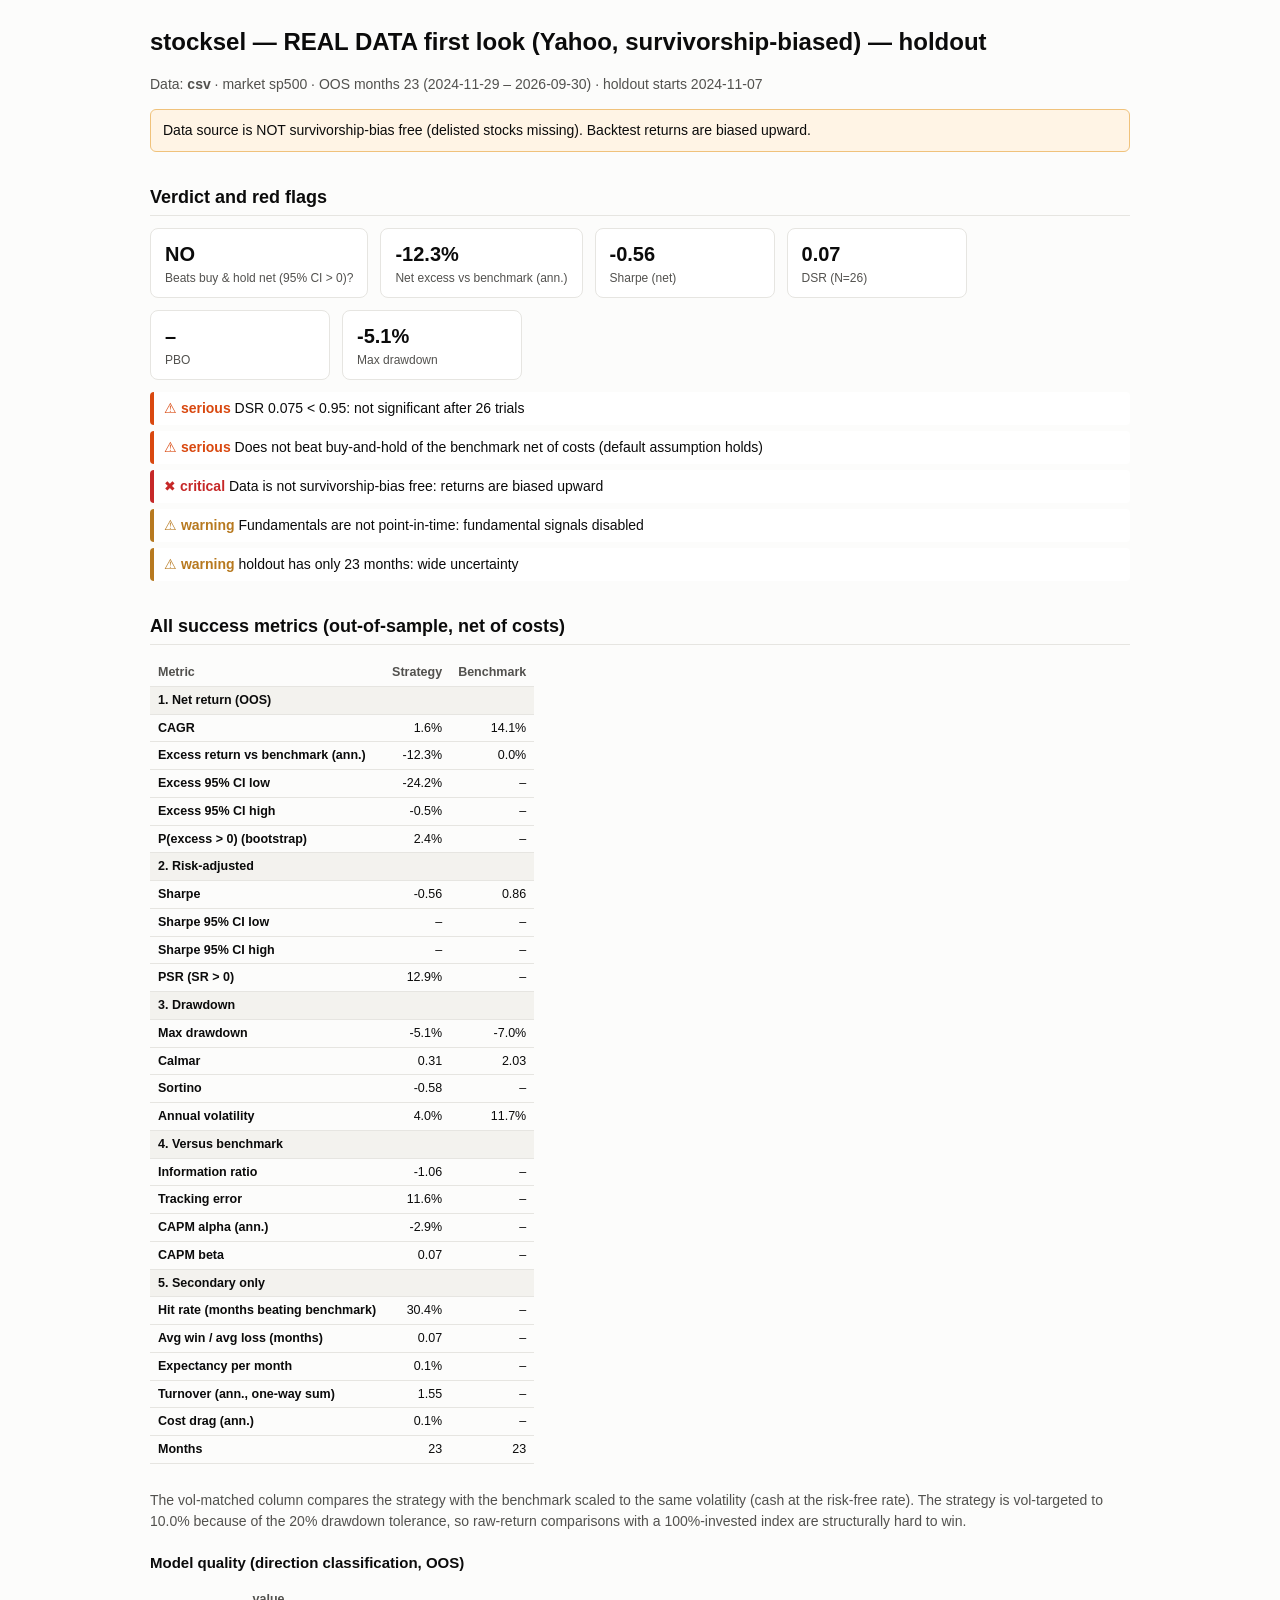
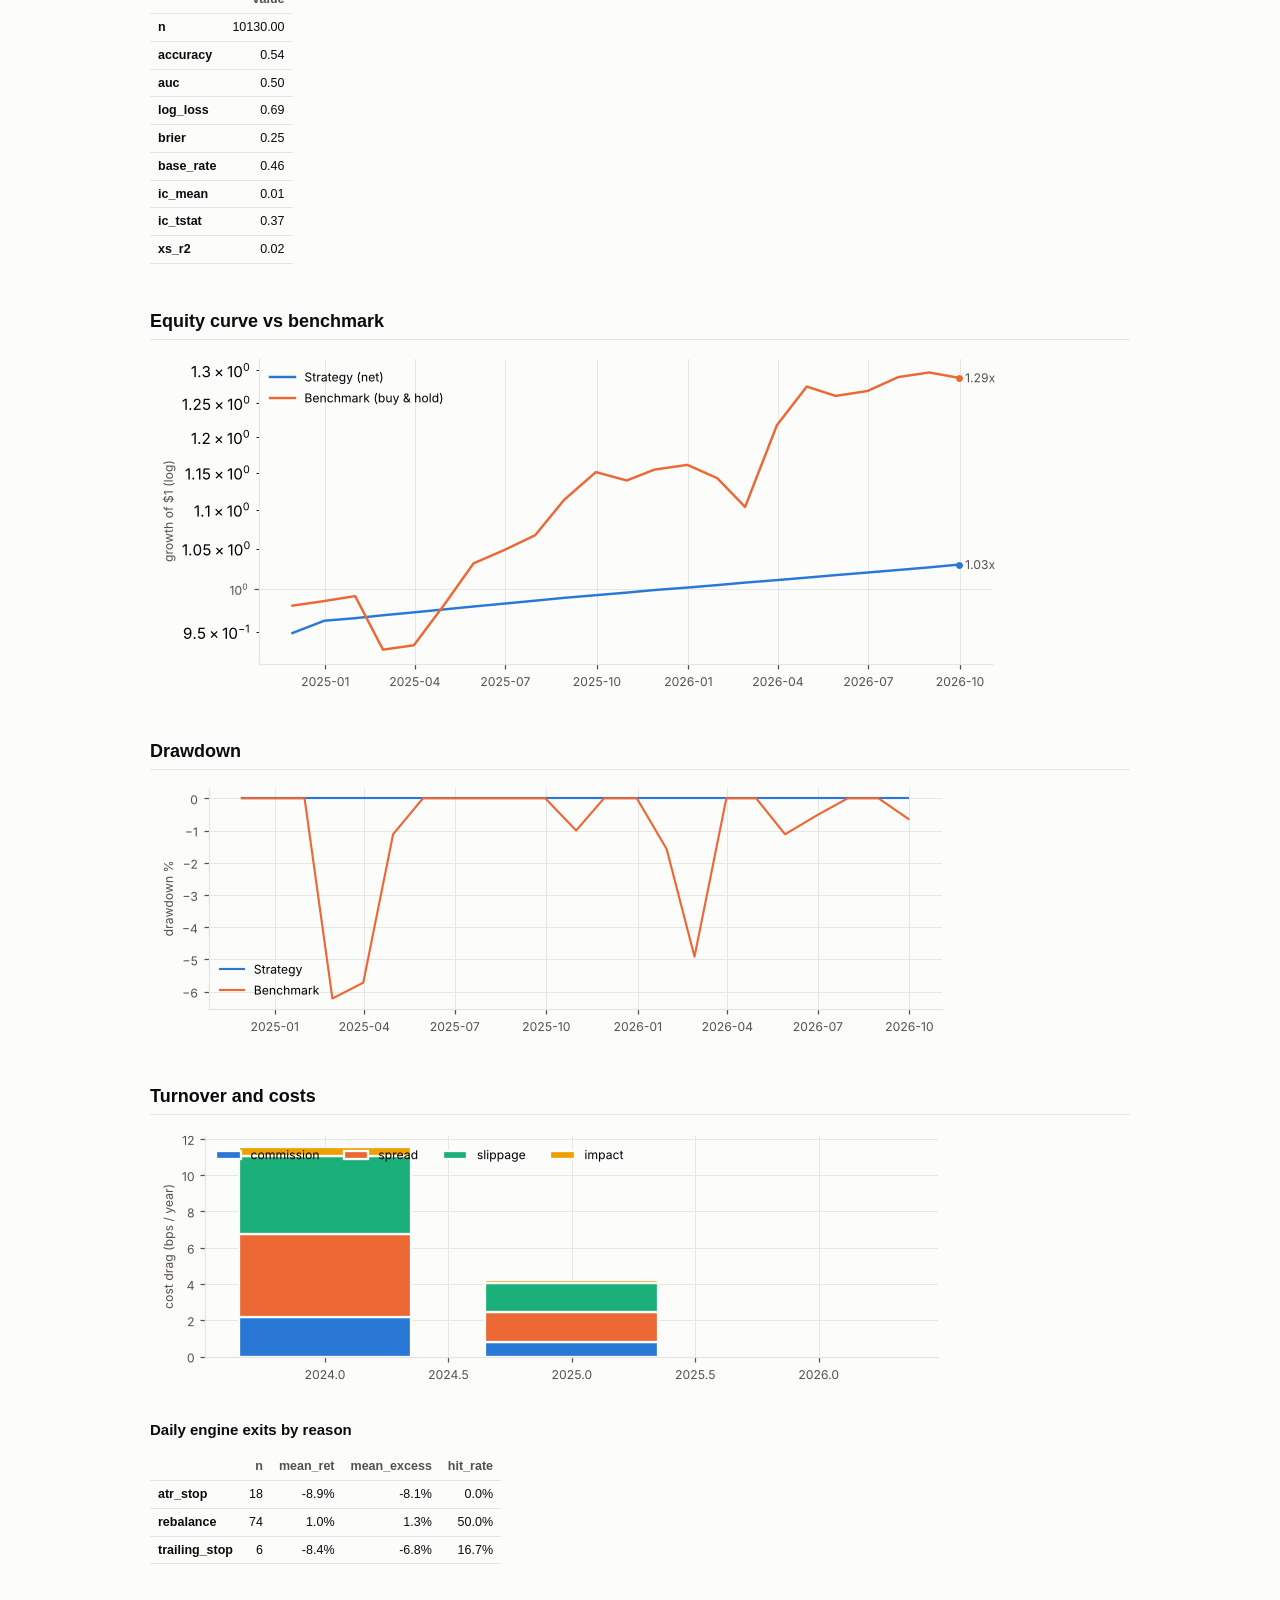
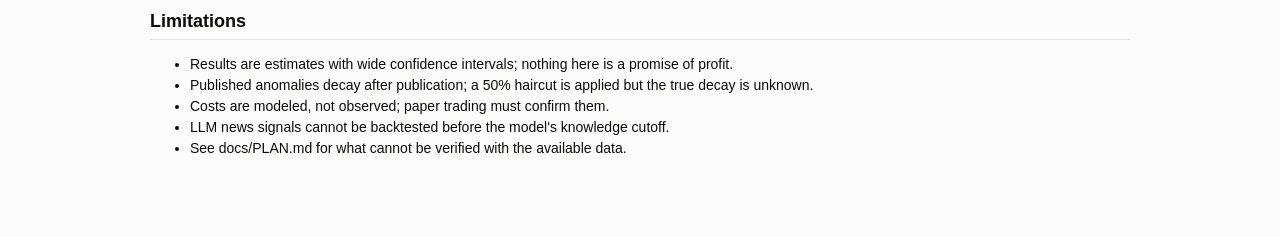
==== docs/real_firstlook/holdout_report.html @ 3a9cae4a "Real-data v1 recorded; fix share-count split units and CSV cache identity before v1.1 v1 (pre-regist" ====
<!doctype html><html lang='en'><head><meta charset='utf-8'><meta name='viewport' content='width=device-width,initial-scale=1'><title>stocksel report</title><style>
:root { color-scheme: light; }
body { background:#fcfcfb; color:#0b0b0b; font:14px/1.5 -apple-system,Segoe UI,Roboto,Helvetica,Arial,sans-serif;
       margin:0; padding:0 16px; }
main { max-width:980px; margin:0 auto; padding:24px 0 64px; }
h1 { font-size:24px; margin:0 0 4px; } h2 { font-size:18px; margin:32px 0 8px; border-bottom:1px solid #e6e5e1; padding-bottom:4px; }
h3 { font-size:15px; margin:20px 0 6px; }
.muted { color:#52514e; } .banner { background:#fff4e5; border:1px solid #f0c27b; padding:10px 12px; border-radius:6px; margin:12px 0; }
.flag { border-left:4px solid; background:#fff; padding:6px 10px; margin:6px 0; border-radius:4px; }
.tw { overflow-x:auto; } table { border-collapse:collapse; font-size:12.5px; margin:6px 0 12px; }
th, td { padding:4px 8px; border-bottom:1px solid #e6e5e1; text-align:right; white-space:nowrap; }
th:first-child { text-align:left; } thead th { color:#52514e; font-weight:600; }
tr.grp th { text-align:left; background:#f3f2ee; color:#0b0b0b; }
img { max-width:100%; height:auto; } .kpis { display:flex; flex-wrap:wrap; gap:12px; margin:12px 0; }
.kpi { background:#fff; border:1px solid #e6e5e1; border-radius:8px; padding:10px 14px; min-width:150px; }
.kpi .v { font-size:20px; font-weight:600; } .kpi .l { color:#52514e; font-size:12px; }
code { background:#f3f2ee; padding:1px 4px; border-radius:3px; }
</style></head><body><main><h1>stocksel — REAL DATA first look (Yahoo, survivorship-biased) — holdout</h1><p class='muted'>Data: <b>csv</b> · market sp500 · OOS months 23 (2024-11-29 – 2026-09-30) · holdout starts 2024-11-07</p><div class='banner'>Data source is NOT survivorship-bias free (delisted stocks missing). Backtest returns are biased upward.</div><h2>Verdict and red flags</h2><div class='kpis'><div class='kpi'><div class='v'>NO</div><div class='l'>Beats buy &amp; hold net (95% CI &gt; 0)?</div></div><div class='kpi'><div class='v'>-12.3%</div><div class='l'>Net excess vs benchmark (ann.)</div></div><div class='kpi'><div class='v'>-0.56</div><div class='l'>Sharpe (net)</div></div><div class='kpi'><div class='v'>0.07</div><div class='l'>DSR (N=26)</div></div><div class='kpi'><div class='v'>–</div><div class='l'>PBO</div></div><div class='kpi'><div class='v'>-5.1%</div><div class='l'>Max drawdown</div></div></div><div class='flag' style='border-color:#d9480f'><span style='color:#d9480f'>&#x26A0; <b>serious</b></span> DSR 0.075 &lt; 0.95: not significant after 26 trials</div><div class='flag' style='border-color:#d9480f'><span style='color:#d9480f'>&#x26A0; <b>serious</b></span> Does not beat buy-and-hold of the benchmark net of costs (default assumption holds)</div><div class='flag' style='border-color:#c62828'><span style='color:#c62828'>&#x2716; <b>critical</b></span> Data is not survivorship-bias free: returns are biased upward</div><div class='flag' style='border-color:#b7791f'><span style='color:#b7791f'>&#x26A0; <b>warning</b></span> Fundamentals are not point-in-time: fundamental signals disabled</div><div class='flag' style='border-color:#b7791f'><span style='color:#b7791f'>&#x26A0; <b>warning</b></span> holdout has only 23 months: wide uncertainty</div><h2>All success metrics (out-of-sample, net of costs)</h2><div class='tw'><table><thead><tr><th>Metric</th><th>Strategy</th><th>Benchmark</th></tr></thead><tbody><tr class='grp'><th colspan='3'>1. Net return (OOS)</th></tr><tr><th>CAGR</th><td>1.6%</td><td>14.1%</td></tr><tr><th>Excess return vs benchmark (ann.)</th><td>-12.3%</td><td>0.0%</td></tr><tr><th>Excess 95% CI low</th><td>-24.2%</td><td>–</td></tr><tr><th>Excess 95% CI high</th><td>-0.5%</td><td>–</td></tr><tr><th>P(excess > 0) (bootstrap)</th><td>2.4%</td><td>–</td></tr><tr class='grp'><th colspan='3'>2. Risk-adjusted</th></tr><tr><th>Sharpe</th><td>-0.56</td><td>0.86</td></tr><tr><th>Sharpe 95% CI low</th><td>–</td><td>–</td></tr><tr><th>Sharpe 95% CI high</th><td>–</td><td>–</td></tr><tr><th>PSR (SR > 0)</th><td>12.9%</td><td>–</td></tr><tr class='grp'><th colspan='3'>3. Drawdown</th></tr><tr><th>Max drawdown</th><td>-5.1%</td><td>-7.0%</td></tr><tr><th>Calmar</th><td>0.31</td><td>2.03</td></tr><tr><th>Sortino</th><td>-0.58</td><td>–</td></tr><tr><th>Annual volatility</th><td>4.0%</td><td>11.7%</td></tr><tr class='grp'><th colspan='3'>4. Versus benchmark</th></tr><tr><th>Information ratio</th><td>-1.06</td><td>–</td></tr><tr><th>Tracking error</th><td>11.6%</td><td>–</td></tr><tr><th>CAPM alpha (ann.)</th><td>-2.9%</td><td>–</td></tr><tr><th>CAPM beta</th><td>0.07</td><td>–</td></tr><tr class='grp'><th colspan='3'>5. Secondary only</th></tr><tr><th>Hit rate (months beating benchmark)</th><td>30.4%</td><td>–</td></tr><tr><th>Avg win / avg loss (months)</th><td>0.07</td><td>–</td></tr><tr><th>Expectancy per month</th><td>0.1%</td><td>–</td></tr><tr><th>Turnover (ann., one-way sum)</th><td>1.55</td><td>–</td></tr><tr><th>Cost drag (ann.)</th><td>0.1%</td><td>–</td></tr><tr><th>Months</th><td>23</td><td>23</td></tr></tbody></table></div><p class='muted'>The vol-matched column compares the strategy with the benchmark scaled to the same volatility (cash at the risk-free rate). The strategy is vol-targeted to 10.0% because of the 20% drawdown tolerance, so raw-return comparisons with a 100%-invested index are structurally hard to win.</p><h3>Model quality (direction classification, OOS)</h3><div class='tw'><table><thead><tr><th></th><th>value</th></tr></thead><tbody><tr><th>n</th><td>10130.00</td></tr><tr><th>accuracy</th><td>0.54</td></tr><tr><th>auc</th><td>0.50</td></tr><tr><th>log_loss</th><td>0.69</td></tr><tr><th>brier</th><td>0.25</td></tr><tr><th>base_rate</th><td>0.46</td></tr><tr><th>ic_mean</th><td>0.01</td></tr><tr><th>ic_tstat</th><td>0.37</td></tr><tr><th>xs_r2</th><td>0.02</td></tr></tbody></table></div><h2>Equity curve vs benchmark</h2><img alt="chart" src="[data-uri]"/><h2>Drawdown</h2><img alt="chart" src="[data-uri]"/><h2>Turnover and costs</h2><img alt="chart" src="[data-uri]"/><h3>Daily engine exits by reason</h3><div class='tw'><table><thead><tr><th></th><th>n</th><th>mean_ret</th><th>mean_excess</th><th>hit_rate</th></tr></thead><tbody><tr><th>atr_stop</th><td>18</td><td>-8.9%</td><td>-8.1%</td><td>0.0%</td></tr><tr><th>rebalance</th><td>74</td><td>1.0%</td><td>1.3%</td><td>50.0%</td></tr><tr><th>trailing_stop</th><td>6</td><td>-8.4%</td><td>-6.8%</td><td>16.7%</td></tr></tbody></table></div><h2>Limitations</h2><ul><li>Results are estimates with wide confidence intervals; nothing here is a promise of profit.</li><li>Published anomalies decay after publication; a 50% haircut is applied but the true decay is unknown.</li><li>Costs are modeled, not observed; paper trading must confirm them.</li><li>LLM news signals cannot be backtested before the model's knowledge cutoff.</li><li>See docs/PLAN.md for what cannot be verified with the available data.</li></ul></main></body></html>
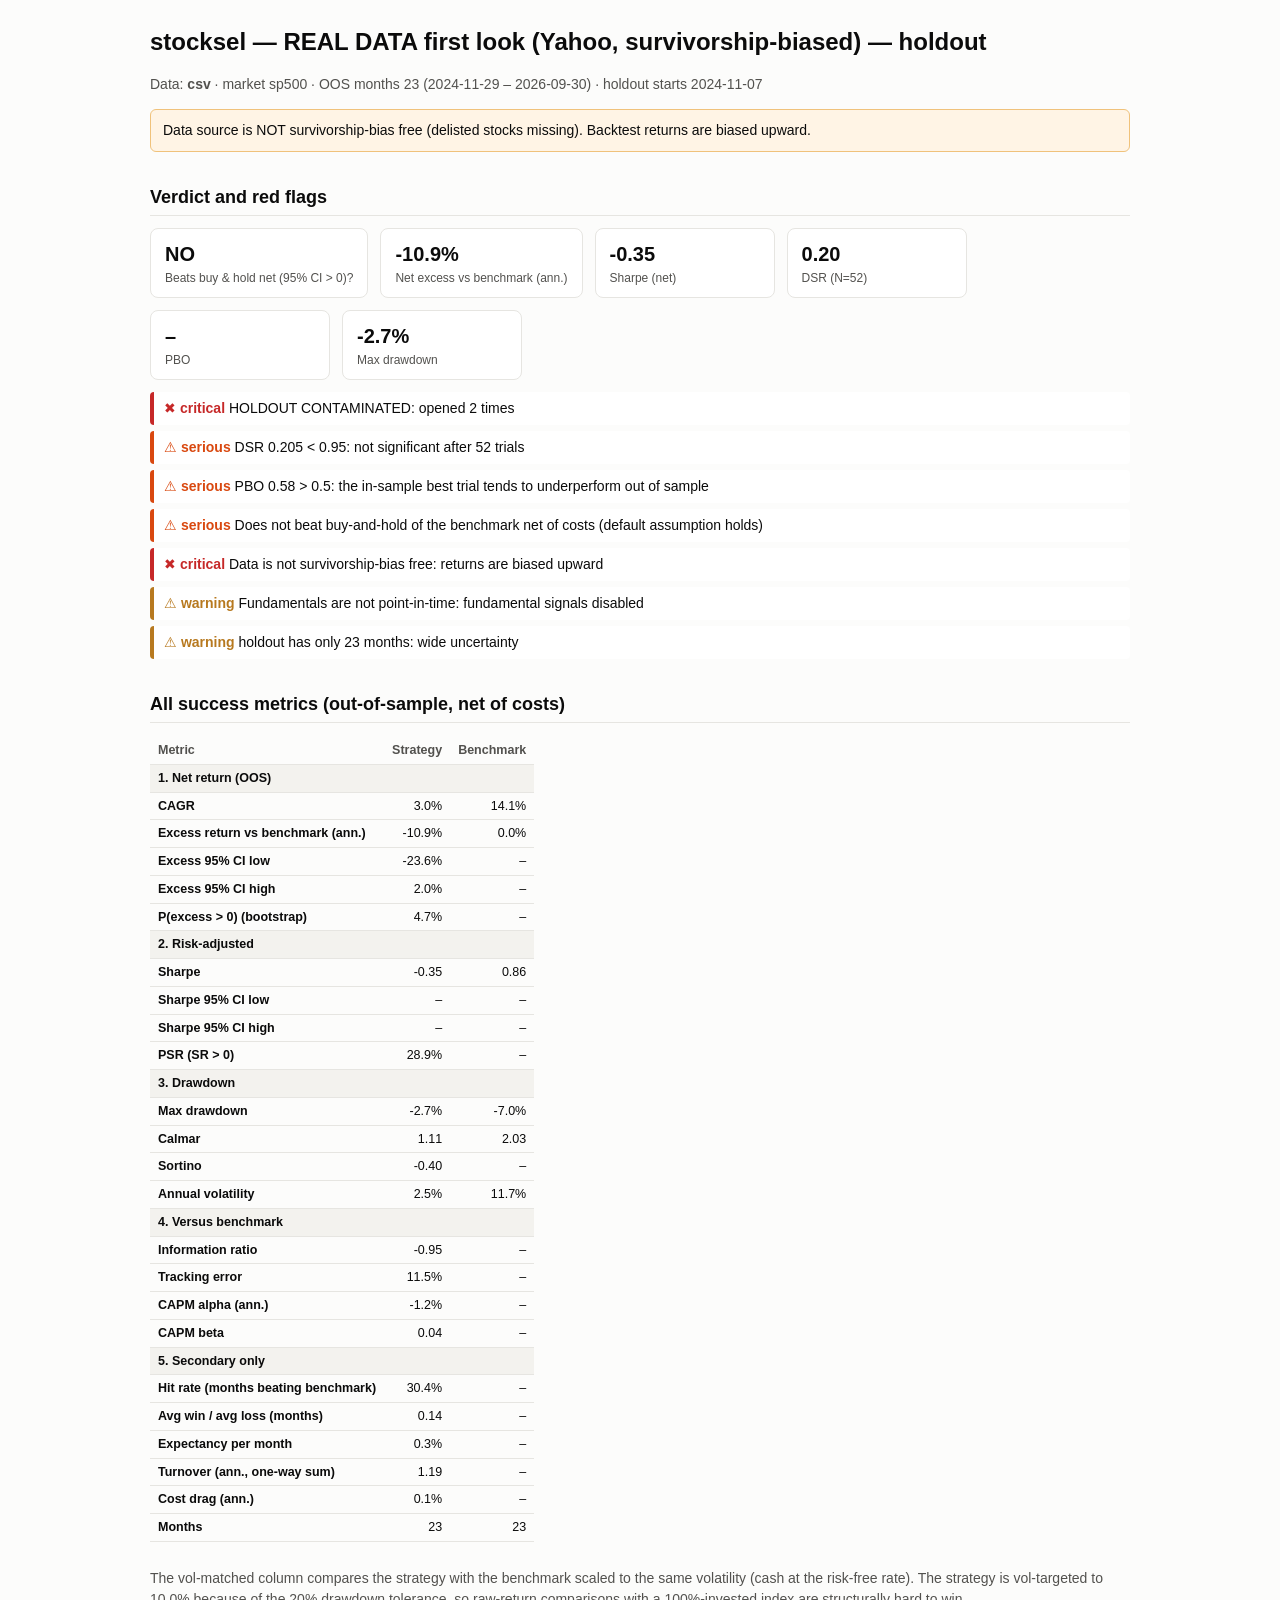
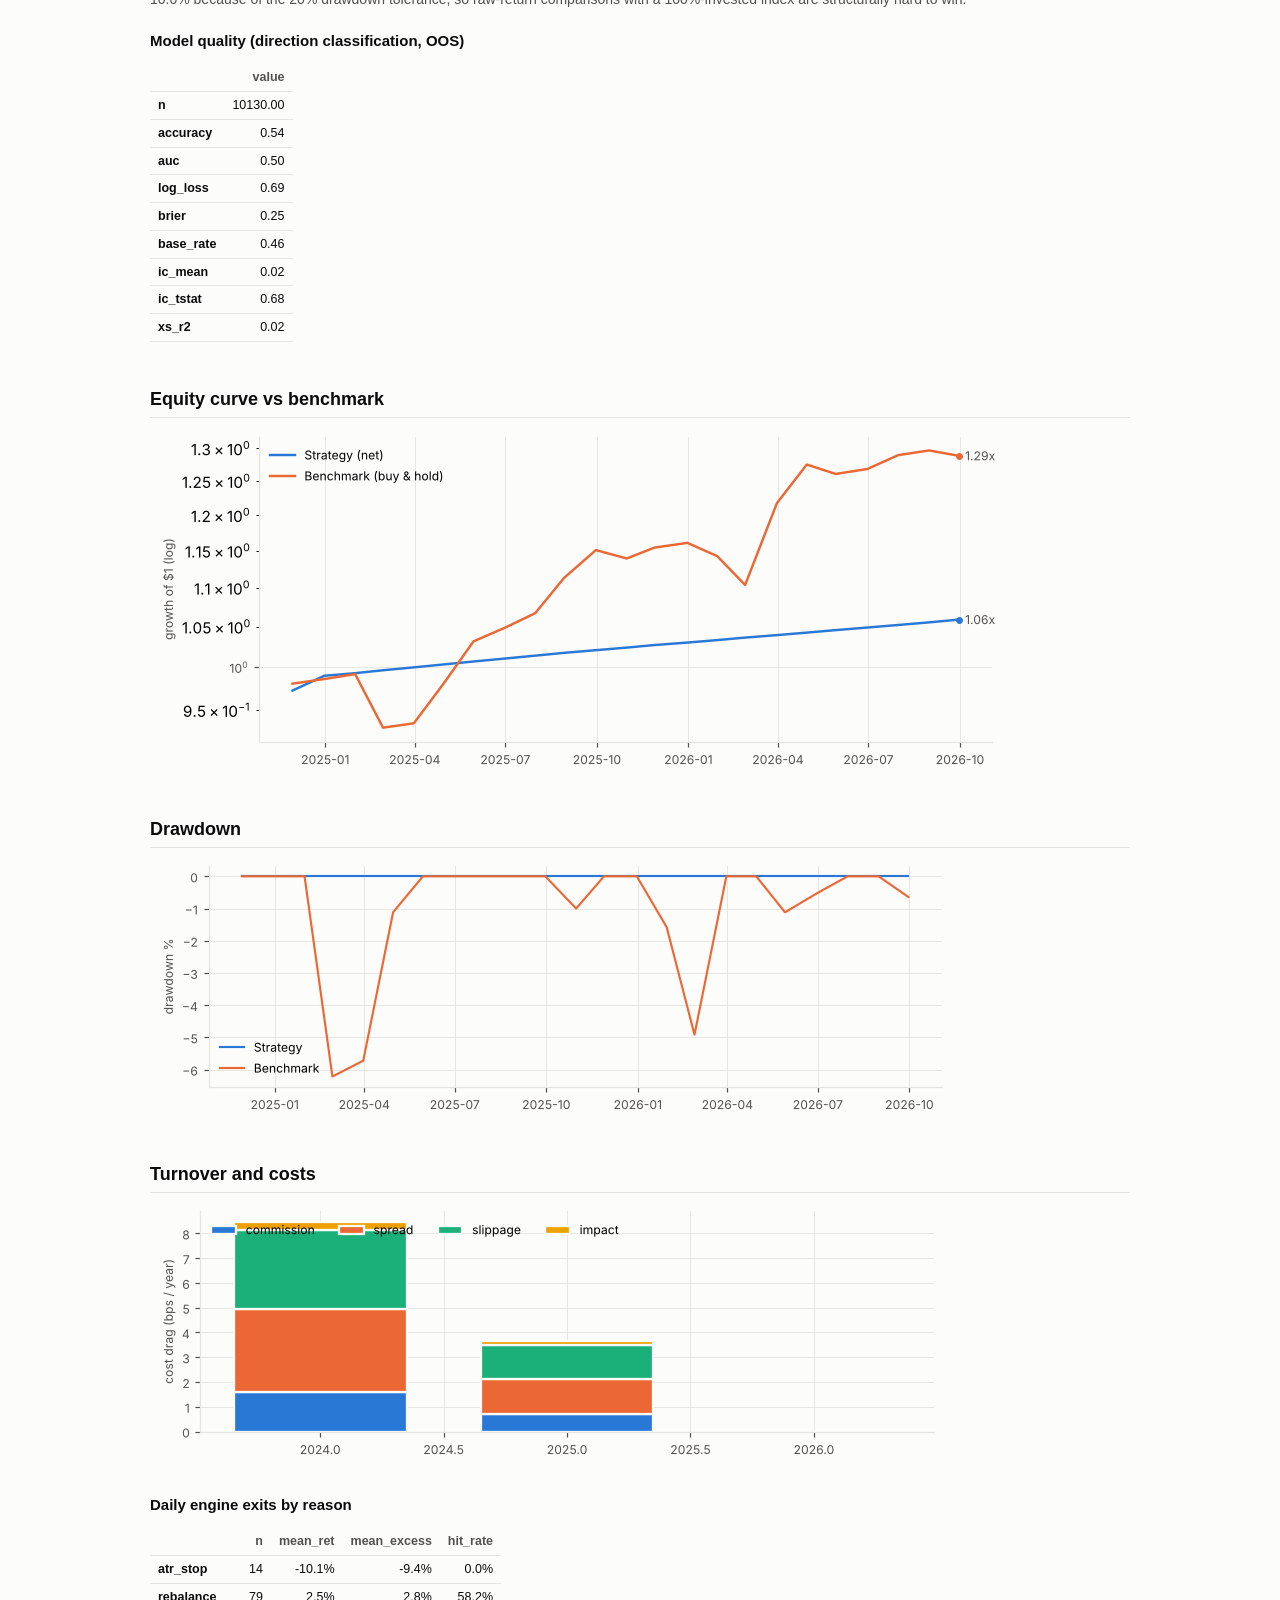
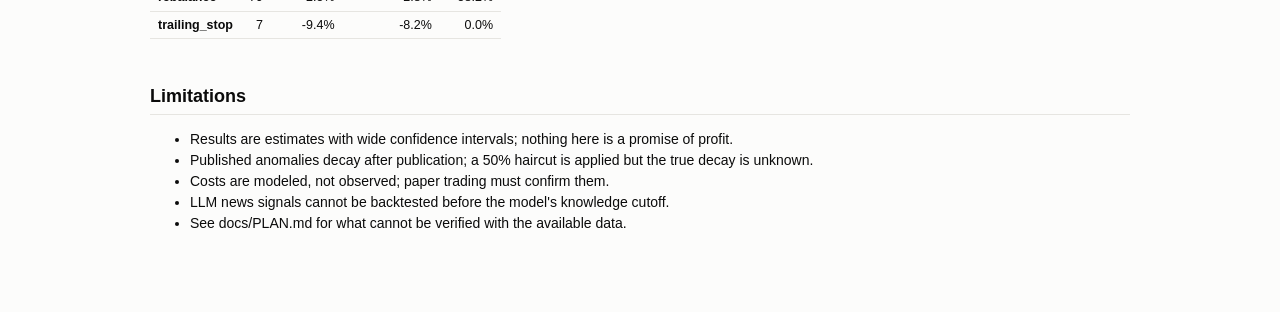
==== commit e6966f38: "Record real-data v1.1 (no selection skill, does not beat SPY); add alpha DSR v1.1 re-ran the frozen " ====
--- a/docs/real_firstlook/holdout_report.html
+++ b/docs/real_firstlook/holdout_report.html
@@ -15,4 +15,4 @@
 .kpi { background:#fff; border:1px solid #e6e5e1; border-radius:8px; padding:10px 14px; min-width:150px; }
 .kpi .v { font-size:20px; font-weight:600; } .kpi .l { color:#52514e; font-size:12px; }
 code { background:#f3f2ee; padding:1px 4px; border-radius:3px; }
-</style></head><body><main><h1>stocksel — REAL DATA first look (Yahoo, survivorship-biased) — holdout</h1><p class='muted'>Data: <b>csv</b> · market sp500 · OOS months 23 (2024-11-29 – 2026-09-30) · holdout starts 2024-11-07</p><div class='banner'>Data source is NOT survivorship-bias free (delisted stocks missing). Backtest returns are biased upward.</div><h2>Verdict and red flags</h2><div class='kpis'><div class='kpi'><div class='v'>NO</div><div class='l'>Beats buy &amp; hold net (95% CI &gt; 0)?</div></div><div class='kpi'><div class='v'>-12.3%</div><div class='l'>Net excess vs benchmark (ann.)</div></div><div class='kpi'><div class='v'>-0.56</div><div class='l'>Sharpe (net)</div></div><div class='kpi'><div class='v'>0.07</div><div class='l'>DSR (N=26)</div></div><div class='kpi'><div class='v'>–</div><div class='l'>PBO</div></div><div class='kpi'><div class='v'>-5.1%</div><div class='l'>Max drawdown</div></div></div><div class='flag' style='border-color:#d9480f'><span style='color:#d9480f'>&#x26A0; <b>serious</b></span> DSR 0.075 &lt; 0.95: not significant after 26 trials</div><div class='flag' style='border-color:#d9480f'><span style='color:#d9480f'>&#x26A0; <b>serious</b></span> Does not beat buy-and-hold of the benchmark net of costs (default assumption holds)</div><div class='flag' style='border-color:#c62828'><span style='color:#c62828'>&#x2716; <b>critical</b></span> Data is not survivorship-bias free: returns are biased upward</div><div class='flag' style='border-color:#b7791f'><span style='color:#b7791f'>&#x26A0; <b>warning</b></span> Fundamentals are not point-in-time: fundamental signals disabled</div><div class='flag' style='border-color:#b7791f'><span style='color:#b7791f'>&#x26A0; <b>warning</b></span> holdout has only 23 months: wide uncertainty</div><h2>All success metrics (out-of-sample, net of costs)</h2><div class='tw'><table><thead><tr><th>Metric</th><th>Strategy</th><th>Benchmark</th></tr></thead><tbody><tr class='grp'><th colspan='3'>1. Net return (OOS)</th></tr><tr><th>CAGR</th><td>1.6%</td><td>14.1%</td></tr><tr><th>Excess return vs benchmark (ann.)</th><td>-12.3%</td><td>0.0%</td></tr><tr><th>Excess 95% CI low</th><td>-24.2%</td><td>–</td></tr><tr><th>Excess 95% CI high</th><td>-0.5%</td><td>–</td></tr><tr><th>P(excess > 0) (bootstrap)</th><td>2.4%</td><td>–</td></tr><tr class='grp'><th colspan='3'>2. Risk-adjusted</th></tr><tr><th>Sharpe</th><td>-0.56</td><td>0.86</td></tr><tr><th>Sharpe 95% CI low</th><td>–</td><td>–</td></tr><tr><th>Sharpe 95% CI high</th><td>–</td><td>–</td></tr><tr><th>PSR (SR > 0)</th><td>12.9%</td><td>–</td></tr><tr class='grp'><th colspan='3'>3. Drawdown</th></tr><tr><th>Max drawdown</th><td>-5.1%</td><td>-7.0%</td></tr><tr><th>Calmar</th><td>0.31</td><td>2.03</td></tr><tr><th>Sortino</th><td>-0.58</td><td>–</td></tr><tr><th>Annual volatility</th><td>4.0%</td><td>11.7%</td></tr><tr class='grp'><th colspan='3'>4. Versus benchmark</th></tr><tr><th>Information ratio</th><td>-1.06</td><td>–</td></tr><tr><th>Tracking error</th><td>11.6%</td><td>–</td></tr><tr><th>CAPM alpha (ann.)</th><td>-2.9%</td><td>–</td></tr><tr><th>CAPM beta</th><td>0.07</td><td>–</td></tr><tr class='grp'><th colspan='3'>5. Secondary only</th></tr><tr><th>Hit rate (months beating benchmark)</th><td>30.4%</td><td>–</td></tr><tr><th>Avg win / avg loss (months)</th><td>0.07</td><td>–</td></tr><tr><th>Expectancy per month</th><td>0.1%</td><td>–</td></tr><tr><th>Turnover (ann., one-way sum)</th><td>1.55</td><td>–</td></tr><tr><th>Cost drag (ann.)</th><td>0.1%</td><td>–</td></tr><tr><th>Months</th><td>23</td><td>23</td></tr></tbody></table></div><p class='muted'>The vol-matched column compares the strategy with the benchmark scaled to the same volatility (cash at the risk-free rate). The strategy is vol-targeted to 10.0% because of the 20% drawdown tolerance, so raw-return comparisons with a 100%-invested index are structurally hard to win.</p><h3>Model quality (direction classification, OOS)</h3><div class='tw'><table><thead><tr><th></th><th>value</th></tr></thead><tbody><tr><th>n</th><td>10130.00</td></tr><tr><th>accuracy</th><td>0.54</td></tr><tr><th>auc</th><td>0.50</td></tr><tr><th>log_loss</th><td>0.69</td></tr><tr><th>brier</th><td>0.25</td></tr><tr><th>base_rate</th><td>0.46</td></tr><tr><th>ic_mean</th><td>0.01</td></tr><tr><th>ic_tstat</th><td>0.37</td></tr><tr><th>xs_r2</th><td>0.02</td></tr></tbody></table></div><h2>Equity curve vs benchmark</h2><img alt="chart" src="[data-uri]"/><h2>Drawdown</h2><img alt="chart" src="[data-uri]"/><h2>Turnover and costs</h2><img alt="chart" src="[data-uri]"/><h3>Daily engine exits by reason</h3><div class='tw'><table><thead><tr><th></th><th>n</th><th>mean_ret</th><th>mean_excess</th><th>hit_rate</th></tr></thead><tbody><tr><th>atr_stop</th><td>18</td><td>-8.9%</td><td>-8.1%</td><td>0.0%</td></tr><tr><th>rebalance</th><td>74</td><td>1.0%</td><td>1.3%</td><td>50.0%</td></tr><tr><th>trailing_stop</th><td>6</td><td>-8.4%</td><td>-6.8%</td><td>16.7%</td></tr></tbody></table></div><h2>Limitations</h2><ul><li>Results are estimates with wide confidence intervals; nothing here is a promise of profit.</li><li>Published anomalies decay after publication; a 50% haircut is applied but the true decay is unknown.</li><li>Costs are modeled, not observed; paper trading must confirm them.</li><li>LLM news signals cannot be backtested before the model's knowledge cutoff.</li><li>See docs/PLAN.md for what cannot be verified with the available data.</li></ul></main></body></html>+</style></head><body><main><h1>stocksel — REAL DATA first look (Yahoo, survivorship-biased) — holdout</h1><p class='muted'>Data: <b>csv</b> · market sp500 · OOS months 23 (2024-11-29 – 2026-09-30) · holdout starts 2024-11-07</p><div class='banner'>Data source is NOT survivorship-bias free (delisted stocks missing). Backtest returns are biased upward.</div><h2>Verdict and red flags</h2><div class='kpis'><div class='kpi'><div class='v'>NO</div><div class='l'>Beats buy &amp; hold net (95% CI &gt; 0)?</div></div><div class='kpi'><div class='v'>-10.9%</div><div class='l'>Net excess vs benchmark (ann.)</div></div><div class='kpi'><div class='v'>-0.35</div><div class='l'>Sharpe (net)</div></div><div class='kpi'><div class='v'>0.20</div><div class='l'>DSR (N=52)</div></div><div class='kpi'><div class='v'>–</div><div class='l'>PBO</div></div><div class='kpi'><div class='v'>-2.7%</div><div class='l'>Max drawdown</div></div></div><div class='flag' style='border-color:#c62828'><span style='color:#c62828'>&#x2716; <b>critical</b></span> HOLDOUT CONTAMINATED: opened 2 times</div><div class='flag' style='border-color:#d9480f'><span style='color:#d9480f'>&#x26A0; <b>serious</b></span> DSR 0.205 &lt; 0.95: not significant after 52 trials</div><div class='flag' style='border-color:#d9480f'><span style='color:#d9480f'>&#x26A0; <b>serious</b></span> PBO 0.58 &gt; 0.5: the in-sample best trial tends to underperform out of sample</div><div class='flag' style='border-color:#d9480f'><span style='color:#d9480f'>&#x26A0; <b>serious</b></span> Does not beat buy-and-hold of the benchmark net of costs (default assumption holds)</div><div class='flag' style='border-color:#c62828'><span style='color:#c62828'>&#x2716; <b>critical</b></span> Data is not survivorship-bias free: returns are biased upward</div><div class='flag' style='border-color:#b7791f'><span style='color:#b7791f'>&#x26A0; <b>warning</b></span> Fundamentals are not point-in-time: fundamental signals disabled</div><div class='flag' style='border-color:#b7791f'><span style='color:#b7791f'>&#x26A0; <b>warning</b></span> holdout has only 23 months: wide uncertainty</div><h2>All success metrics (out-of-sample, net of costs)</h2><div class='tw'><table><thead><tr><th>Metric</th><th>Strategy</th><th>Benchmark</th></tr></thead><tbody><tr class='grp'><th colspan='3'>1. Net return (OOS)</th></tr><tr><th>CAGR</th><td>3.0%</td><td>14.1%</td></tr><tr><th>Excess return vs benchmark (ann.)</th><td>-10.9%</td><td>0.0%</td></tr><tr><th>Excess 95% CI low</th><td>-23.6%</td><td>–</td></tr><tr><th>Excess 95% CI high</th><td>2.0%</td><td>–</td></tr><tr><th>P(excess > 0) (bootstrap)</th><td>4.7%</td><td>–</td></tr><tr class='grp'><th colspan='3'>2. Risk-adjusted</th></tr><tr><th>Sharpe</th><td>-0.35</td><td>0.86</td></tr><tr><th>Sharpe 95% CI low</th><td>–</td><td>–</td></tr><tr><th>Sharpe 95% CI high</th><td>–</td><td>–</td></tr><tr><th>PSR (SR > 0)</th><td>28.9%</td><td>–</td></tr><tr class='grp'><th colspan='3'>3. Drawdown</th></tr><tr><th>Max drawdown</th><td>-2.7%</td><td>-7.0%</td></tr><tr><th>Calmar</th><td>1.11</td><td>2.03</td></tr><tr><th>Sortino</th><td>-0.40</td><td>–</td></tr><tr><th>Annual volatility</th><td>2.5%</td><td>11.7%</td></tr><tr class='grp'><th colspan='3'>4. Versus benchmark</th></tr><tr><th>Information ratio</th><td>-0.95</td><td>–</td></tr><tr><th>Tracking error</th><td>11.5%</td><td>–</td></tr><tr><th>CAPM alpha (ann.)</th><td>-1.2%</td><td>–</td></tr><tr><th>CAPM beta</th><td>0.04</td><td>–</td></tr><tr class='grp'><th colspan='3'>5. Secondary only</th></tr><tr><th>Hit rate (months beating benchmark)</th><td>30.4%</td><td>–</td></tr><tr><th>Avg win / avg loss (months)</th><td>0.14</td><td>–</td></tr><tr><th>Expectancy per month</th><td>0.3%</td><td>–</td></tr><tr><th>Turnover (ann., one-way sum)</th><td>1.19</td><td>–</td></tr><tr><th>Cost drag (ann.)</th><td>0.1%</td><td>–</td></tr><tr><th>Months</th><td>23</td><td>23</td></tr></tbody></table></div><p class='muted'>The vol-matched column compares the strategy with the benchmark scaled to the same volatility (cash at the risk-free rate). The strategy is vol-targeted to 10.0% because of the 20% drawdown tolerance, so raw-return comparisons with a 100%-invested index are structurally hard to win.</p><h3>Model quality (direction classification, OOS)</h3><div class='tw'><table><thead><tr><th></th><th>value</th></tr></thead><tbody><tr><th>n</th><td>10130.00</td></tr><tr><th>accuracy</th><td>0.54</td></tr><tr><th>auc</th><td>0.50</td></tr><tr><th>log_loss</th><td>0.69</td></tr><tr><th>brier</th><td>0.25</td></tr><tr><th>base_rate</th><td>0.46</td></tr><tr><th>ic_mean</th><td>0.02</td></tr><tr><th>ic_tstat</th><td>0.68</td></tr><tr><th>xs_r2</th><td>0.02</td></tr></tbody></table></div><h2>Equity curve vs benchmark</h2><img alt="chart" src="[data-uri]"/><h2>Drawdown</h2><img alt="chart" src="[data-uri]"/><h2>Turnover and costs</h2><img alt="chart" src="[data-uri]"/><h3>Daily engine exits by reason</h3><div class='tw'><table><thead><tr><th></th><th>n</th><th>mean_ret</th><th>mean_excess</th><th>hit_rate</th></tr></thead><tbody><tr><th>atr_stop</th><td>14</td><td>-10.1%</td><td>-9.4%</td><td>0.0%</td></tr><tr><th>rebalance</th><td>79</td><td>2.5%</td><td>2.8%</td><td>58.2%</td></tr><tr><th>trailing_stop</th><td>7</td><td>-9.4%</td><td>-8.2%</td><td>0.0%</td></tr></tbody></table></div><h2>Limitations</h2><ul><li>Results are estimates with wide confidence intervals; nothing here is a promise of profit.</li><li>Published anomalies decay after publication; a 50% haircut is applied but the true decay is unknown.</li><li>Costs are modeled, not observed; paper trading must confirm them.</li><li>LLM news signals cannot be backtested before the model's knowledge cutoff.</li><li>See docs/PLAN.md for what cannot be verified with the available data.</li></ul></main></body></html>
